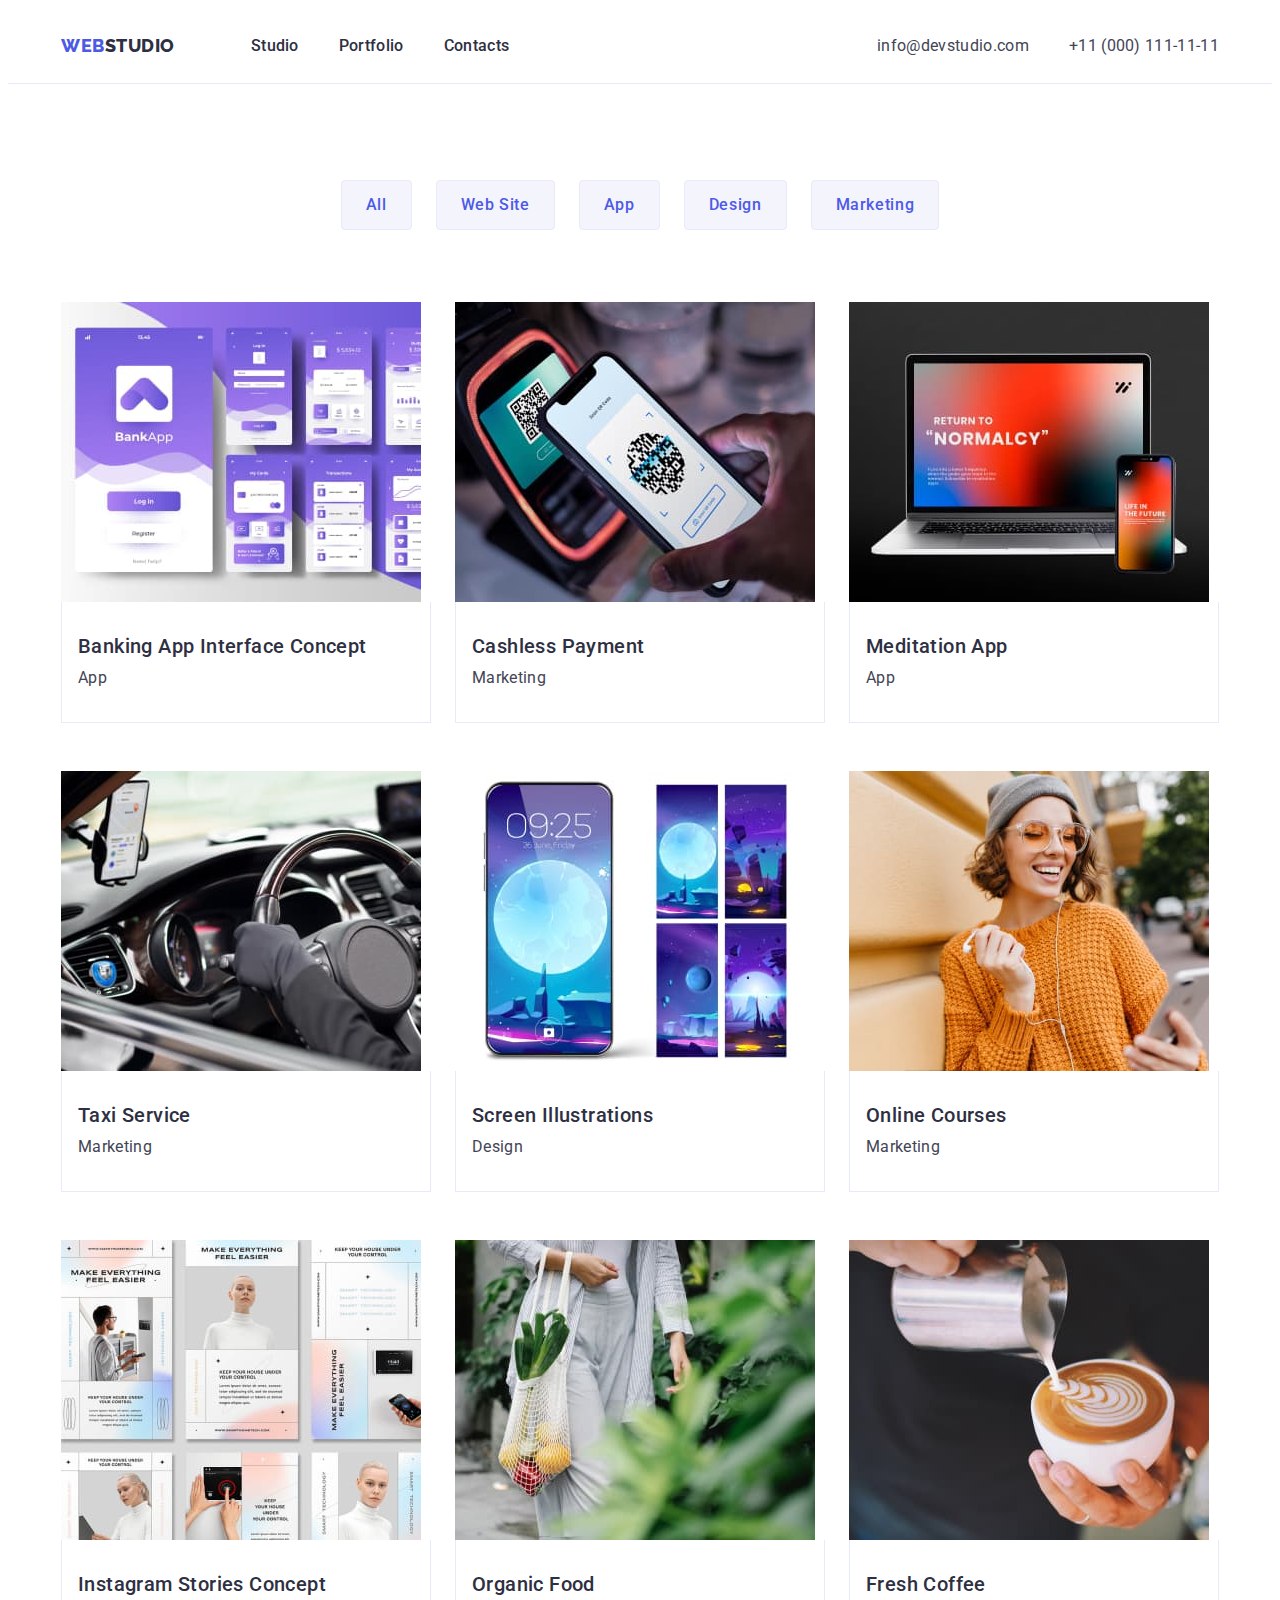
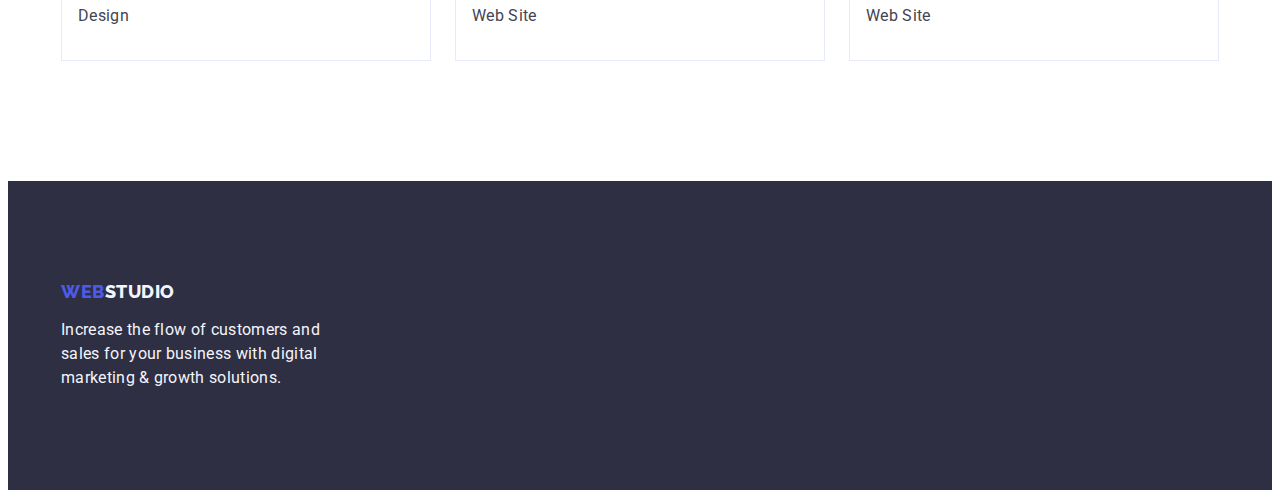
==== portfolio.html @ e4f81e7a "Initial commit" ====
<!DOCTYPE html>
<html lang="en">
  <head>
    <meta charset="UTF-8" />
    <meta http-equiv="X-UA-Compatible" content="IE=edge" />
    <meta name="viewport" content="width=device-width, initial-scale=1.0" />
    <title>Document</title>
    <link rel="preconnect" href="https://fonts.googleapis.com" />
    <link rel="preconnect" href="https://fonts.gstatic.com" crossorigin />
    <link
      href="https://fonts.googleapis.com/css2?family=Raleway:wght@800&family=Roboto:wght@400;500;700;900&display=swap"
      rel="stylesheet"
    />
    <link
      rel="stylesheet"
      href="https://cdnjs.cloudflare.com/ajax/libs/modern-normalize/1.1.0/modern-normalize.min.css"
      integrity="sha512-wpPYUAdjBVSE4KJnH1VR1HeZfpl1ub8YT/NKx4PuQ5NmX2tKuGu6U/JRp5y+Y8XG2tV+wKQpNHVUX03MfMFn9Q=="
      crossorigin="anonymous"
      referrerpolicy="no-referrer"
    />
    <link href="./css/styles.css" rel="stylesheet" />
  </head>
  <body>
    <header class="header">
      <div class="container">
        <section class="header-section">
          <nav class="header-navigation">
            <a class="main-logo link" href="./index.html"
              >Web<span class="logo-span">Studio</span>
            </a>
            <ul class="header-list list">
              <li class="header-item">
                <a class="header-link link" href="./index.html"> Studio </a>
              </li>
              <li class="header-item">
                <a class="header-link link" href="./portfolio.html">
                  Portfolio
                </a>
              </li>
              <li class="header-item">
                <a class="header-link link" href=""> Contacts </a>
              </li>
            </ul>
          </nav>
          <address class="header-contact">
            <ul class="adress-list list">
              <li class="adress-item">
                <a class="item-contact link" href="mailto:info@devstudio.com">
                  info@devstudio.com
                </a>
              </li>
              <li class="adress-item">
                <a class="item-contact link" href="tel:+110001111111">
                  +11 (000) 111-11-11
                </a>
              </li>
            </ul>
          </address>
        </section>
      </div>
    </header>
    <main>
      <!--Filter-->
      <section class="filter">
        <div class="container">
          <h1 class="project-title">Our projects</h1>
          <ul class="filter-list list">
            <li class="filter-item">
              <button class="filter-btn" type="button">All</button>
            </li>
            <li class="filter-item">
              <button class="filter-btn" type="button">Web Site</button>
            </li>
            <li class="filter-item">
              <button class="filter-btn" type="button">App</button>
            </li>
            <li class="filter-item">
              <button class="filter-btn" type="button">Design</button>
            </li>
            <li class="filter-item">
              <button class="filter-btn" type="button">Marketing</button>
            </li>
          </ul>
          <!--Projects-list-->
          <ul class="project-list list">
            <li class="project-item">
              <a class="project-link link">
                <img
                  class="project-picture"
                  src="./images/Portfolio/app_concept.jpg"
                  alt="employee photo"
                  width="360"
                  height="300"
                />
                <div class="project-box">
                  <h2 class="project-name">Banking App Interface Concept</h2>
                  <p class="project-description">App</p>
                </div>
              </a>
            </li>
            <li class="project-item">
              <a class="project-link link"
                ><img
                  class="project-picture"
                  src="./images/Portfolio/payment.jpg"
                  alt="employee photo"
                />
                <div class="project-box">
                  <h2 class="project-name">Cashless Payment</h2>
                  <p class="project-description">Marketing</p>
                </div>
              </a>
            </li>
            <li class="project-item">
              <a class="project-link link"
                ><img
                  class="project-picture"
                  src="./images/Portfolio/meditation_app.jpg"
                  alt="employee photo"
                  width="360"
                  height="300"
                />
                <div class="project-box">
                  <h2 class="project-name">Meditation App</h2>
                  <p class="project-description">App</p>
                </div>
              </a>
            </li>
            <li class="project-item">
              <a class="project-link link"
                ><img
                  class="project-picture"
                  src="./images/Portfolio/taxi_service.jpg"
                  alt="employee photo"
                  width="360"
                  height="300"
                />
                <div class="project-box">
                  <h2 class="project-name">Taxi Service</h2>
                  <p class="project-description">Marketing</p>
                </div>
              </a>
            </li>
            <li class="project-item">
              <a class="project-link link"
                ><img
                  class="project-picture"
                  src="./images/Portfolio/screen_img.jpg"
                  alt="employee photo"
                  width="360"
                  height="300"
                />
                <div class="project-box">
                  <h2 class="project-name">Screen Illustrations</h2>
                  <p class="project-description">Design</p>
                </div>
              </a>
            </li>
            <li class="project-item">
              <a class="project-link link"
                ><img
                  class="project-picture"
                  src="./images/Portfolio/courses.jpg"
                  alt="employee photo"
                  width="360"
                  height="300"
                />
                <div class="project-box">
                  <h2 class="project-name">Online Courses</h2>
                  <p class="project-description">Marketing</p>
                </div>
              </a>
            </li>
            <li class="project-item">
              <a class="project-link link"
                ><img
                  class="project-picture"
                  src="./images/Portfolio/inst_stories_concept.jpg"
                  alt="employee photo"
                  width="360"
                  height="300"
                />
                <div class="project-box">
                  <h2 class="project-name">Instagram Stories Concept</h2>
                  <p class="project-description">Design</p>
                </div>
              </a>
            </li>
            <li class="project-item">
              <a class="project-link link"
                ><img
                  class="project-picture"
                  src="./images/Portfolio/organic_food.jpg"
                  alt="employee photo"
                  width="360"
                  height="300"
                />
                <div class="project-box">
                  <h2 class="project-name">Organic Food</h2>
                  <p class="project-description">Web Site</p>
                </div>
              </a>
            </li>
            <li class="project-item">
              <a class="project-link link"
                ><img
                  class="project-picture"
                  src="./images/Portfolio/fresh_coffee.jpg"
                  alt="employee photo"
                  width="360"
                  height="300"
                />
                <div class="project-box">
                  <h2 class="project-name">Fresh Coffee</h2>
                  <p class="project-description">Web Site</p>
                </div>
              </a>
            </li>
          </ul>
        </div>
      </section>
    </main>
    <footer class="footer">
      <div class="container">
        <a class="footer-logo link" href="./index.html"
          >Web<span class="logo-span-foot">Studio</span></a
        >
        <p class="footer-text">
          Increase the flow of customers and sales for your business with
          digital marketing & growth solutions.
        </p>
      </div>
    </footer>
  </body>
</html>
---- css/styles.css ----
:root {
  --main-text-color: #434455;
  --main-title-color: #ffffff;
  --second-title-color: #2e2f42;
  --active-link-color: #404bbf;
  --logo-color-style: #4d5ae5;
  --logo-main-color: #2e2f42;
  --filter-btn-color: #4d5ae5;
}

p,
h1,
h2,
h3,
h4,
h5,
h6 {
  margin: 0;
}

ul {
  margin: 0;
  padding-left: 0;
}

img {
  display: block;
  max-width: 100%;
  height: auto;
}

button {
  cursor: pointer;
}

address {
  font-style: normal;
}

body {
  font-family: "Roboto", sans-serif;
  background-color: #ffffff;
  color: var(--main-text-color);
}

.link {
  text-decoration: none;
}

.list {
  list-style: none;
}

.container {
  width: 1158px;
  padding-left: 15px;
  padding-right: 15px;
  margin: 0 auto;
}

.btn-size {
  border: 0;
  padding: 16px 32px;
}

/*? --------HEADER-----------*/

.header {
  background: #fff;
  border-bottom: 1px solid #e7e9fc;
}

.header-section {
  padding-top: 25.5px;
  padding-bottom: 25.5px;
  display: flex;
}

.header-navigation {
  display: flex;
  margin-right: auto;
  align-items: center;
}

.main-logo {
  font-family: "Raleway", sans-serif;
  font-style: normal;
  font-weight: 800;
  font-size: 18px;
  line-height: 1.17;
  letter-spacing: 0.03em;
  text-transform: uppercase;
  color: var(--logo-color-style);
  text-decoration: none;
  margin-right: 76px;
}

.logo-span {
  color: var(--logo-main-color);
  text-decoration: none;
}

.header-list {
  display: flex;
  align-items: center;
  gap: 40px;
}

.header-item {
}

.header-link {
  font-weight: 500;
  font-size: 16px;
  line-height: 1.5;
  letter-spacing: 0.02em;
  color: var(--second-title-color);
}

.header-link:hover {
  color: var(--active-link-color);
}

.header-link:focus {
  color: var(--active-link-color);
}

.header-contact {
  font-style: normal;
  display: flex;
}

.adress-list {
  display: flex;
}

.adress-item:last-child {
  margin-left: 40px;
}

.contact-wrap {
  display: flex;
}

.adress-item {
}

.item-contact {
  font-weight: 400;
  font-size: 16px;
  line-height: 1.5;
  letter-spacing: 0.02em;
  color: var(--main-text-color);
}

.item-contact:hover {
  color: var(--active-link-color);
}

.item-contact:focus {
  color: var(--active-link-color);
}

/*? --------HERO-----------*/

.hero {
  background-color: var(--logo-main-color);
}

.hero-main {
  padding-top: 188px;
  padding-bottom: 188px;
}

.hero-title {
  font-style: normal;
  font-size: 56px;
  line-height: 1.07;
  text-align: center;
  letter-spacing: 0.02em;
  color: var(--main-title-color);
  max-width: 496px;
  margin-bottom: 48px;
  align-items: center;
  margin-left: auto;
  margin-right: auto;
}

.hero-btn {
  font-family: "Roboto", sans-serif;
  background-color: #4d5ae5;
  font-weight: 500;
  font-size: 16px;
  line-height: 1.5;
  letter-spacing: 0.04em;
  text-align: center;
  color: #ffffff;
  border-radius: 4px;
  box-shadow: 0px 4px 4px rgba(0, 0, 0, 0.15);
  display: block;
  margin: 0 auto;
}

.hero-btn:hover {
  background-color: var(--active-link-color);
}

.hero-btn:focus {
  background-color: var(--active-link-color);
}

/*? --------BENEFITS-----------*/

.benefits {
  background: #fff;
  padding-top: 120px;
  padding-bottom: 120px;
}

.benefits-main-title {
  position: absolute;
  width: 1px;
  height: 1px;
  margin: -1px;
  border: 0;
  padding: 0;
  white-space: nowrap;
  clip-path: inset(100%);
  clip: rect(0 0 0 0);
  overflow: hidden;
}

.benefits-list {
  display: flex;
}

.benefits-item:not(:last-child) {
  margin-right: 24px;
}

.benefits-title {
  font-style: normal;
  font-weight: 500;
  font-size: 20px;
  line-height: 1.2;
  letter-spacing: 0.02em;
  color: var(--second-title-color);
  margin-bottom: 8px;
}

.benefits-text {
  font-size: 16px;
  line-height: 1.5;
  letter-spacing: 0.02em;
  color: var(--main-text-color);
  max-width: 264px;
  height: auto;
}

/*?--------WHAT ARE WE DO IN------*/
.examples {
  padding-bottom: 120px;
}

.examples-title {
  font-style: normal;
  font-weight: 700;
  font-size: 36px;
  line-height: 1.11;
  letter-spacing: 0.02em;
  text-align: center;
  text-transform: capitalize;
  color: var(--second-title-color);
}

.examples-title {
  margin-bottom: 72px;
}

.examples-list {
}

.examples-list {
  display: flex;
  gap: 24px;
}

.examples-item {
  width: calc((100% - 48px) / 3);
}

/*? --------OUR TEAM-----------*/

.team {
  background: #f4f4fd;
  padding-top: 120px;
  padding-bottom: 120px;
}

.team-title {
  font-style: normal;
  font-weight: 700;
  font-size: 36px;
  line-height: 1.11;
  letter-spacing: 0.02em;
  text-align: center;
  text-transform: capitalize;
  color: var(--second-title-color);
  margin-bottom: 72px;
}

.team-list {
  display: flex;
  justify-content: center;
  gap: 24px;
}

.team-item {
  background: #ffffff;
  box-shadow: 0px 1px 6px rgba(46, 47, 66, 0.08),
    0px 1px 1px rgba(46, 47, 66, 0.16), 0px 2px 1px rgba(46, 47, 66, 0.08);
  border-radius: 0px 0px 4px 4px;
  min-width: 264px;
  width: calc((100% - 72px) / 4);
}

.team-photo {
}

.team-description {
  padding: 32px 16px;
}

.team-name {
  font-style: normal;
  font-weight: 500;
  font-size: 20px;
  line-height: 1.2;
  letter-spacing: 0.02em;
  color: var(--second-title-color);
  margin-bottom: 8px;
  text-align: center;
}

.team-post {
  font-size: 16px;
  line-height: 1.5;
  letter-spacing: 0.02em;
  color: var(--main-text-color);
  text-align: center;
}

/*! --------======PORTFOLIO========-----------*/

/*? --------FILTER-----------*/

.filter {
  background: #ffffff;
  padding-top: 96px;
  padding-bottom: 120px;
}

.project-title {
  position: absolute;
  width: 1px;
  height: 1px;
  margin: -1px;
  border: 0;
  padding: 0;
  white-space: nowrap;
  clip-path: inset(100%);
  clip: rect(0 0 0 0);
  overflow: hidden;
}

.filter-list:focus {
  color: var(--active-link-color);
}

.filter-list {
  display: flex;
  justify-content: center;
  gap: 24px;
  margin-bottom: 72px;
}

.filter-btn {
  font-family: "Roboto", sans-serif;
  font-style: normal;
  font-weight: 500;
  font-size: 16px;
  line-height: 1.5;
  letter-spacing: 0.04em;
  padding: 12px 24px;
  color: var(--filter-btn-color);
  background-color: #f4f4fd;
  border: 1px solid #e7e9fc;
  border-radius: 4px;
  cursor: pointer;
}

.filter-btn:hover {
  background: var(--active-link-color);
  color: #ffffff;
}

.filter-btn:focus {
  background: var(--active-link-color);
  color: #ffffff;
}

.filter-btn-text {
  color: #4d5ae5;
}
.filter-btn-text:hover {
  color: #ffffff;
}

.filter-btn-text:focus {
  color: #fff;
}

/*? --------PROJECTS-----------*/

.project-list {
  display: flex;
  flex-wrap: wrap;
  gap: 48px 24px;
}

.project-box {
  border: 1px solid #e7e9fc;
  border-top: none;
  padding: 32px 16px;
}

.project-item {
  background-color: #ffffff;
  width: calc((100% - 48px) / 3);
}

.project-link {
}

.project-picture {
  cursor: pointer;
  max-width: 360px;
}
.project-name {
  font-style: normal;
  font-weight: 500;
  font-size: 20px;
  line-height: 1.2;
  letter-spacing: 0.02em;
  cursor: pointer;
  color: var(--second-title-color);
  margin-bottom: 8px;
}

.project-description {
  font-size: 16px;
  line-height: 1.5;
  letter-spacing: 0.02em;
  cursor: pointer;
  color: var(--main-text-color);
}

/*? --------FOOTER-----------*/

.footer {
  background-color: var(--second-title-color);
  padding-top: 100px;
  padding-bottom: 100px;
}

.footer-logo {
  font-family: "Raleway", sans-serif;
  font-style: normal;
  font-weight: 800;
  font-size: 18px;
  line-height: 1.17;
  letter-spacing: 0.03em;
  text-transform: uppercase;
  color: var(--logo-color-style);
  display: block;
  margin-bottom: 16px;
}

.logo-span-foot {
  color: #f4f4fd;
}

.footer-text {
  font-size: 16px;
  line-height: 1.5;
  letter-spacing: 0.02em;
  color: #f4f4fd;
  max-width: 264px;
}
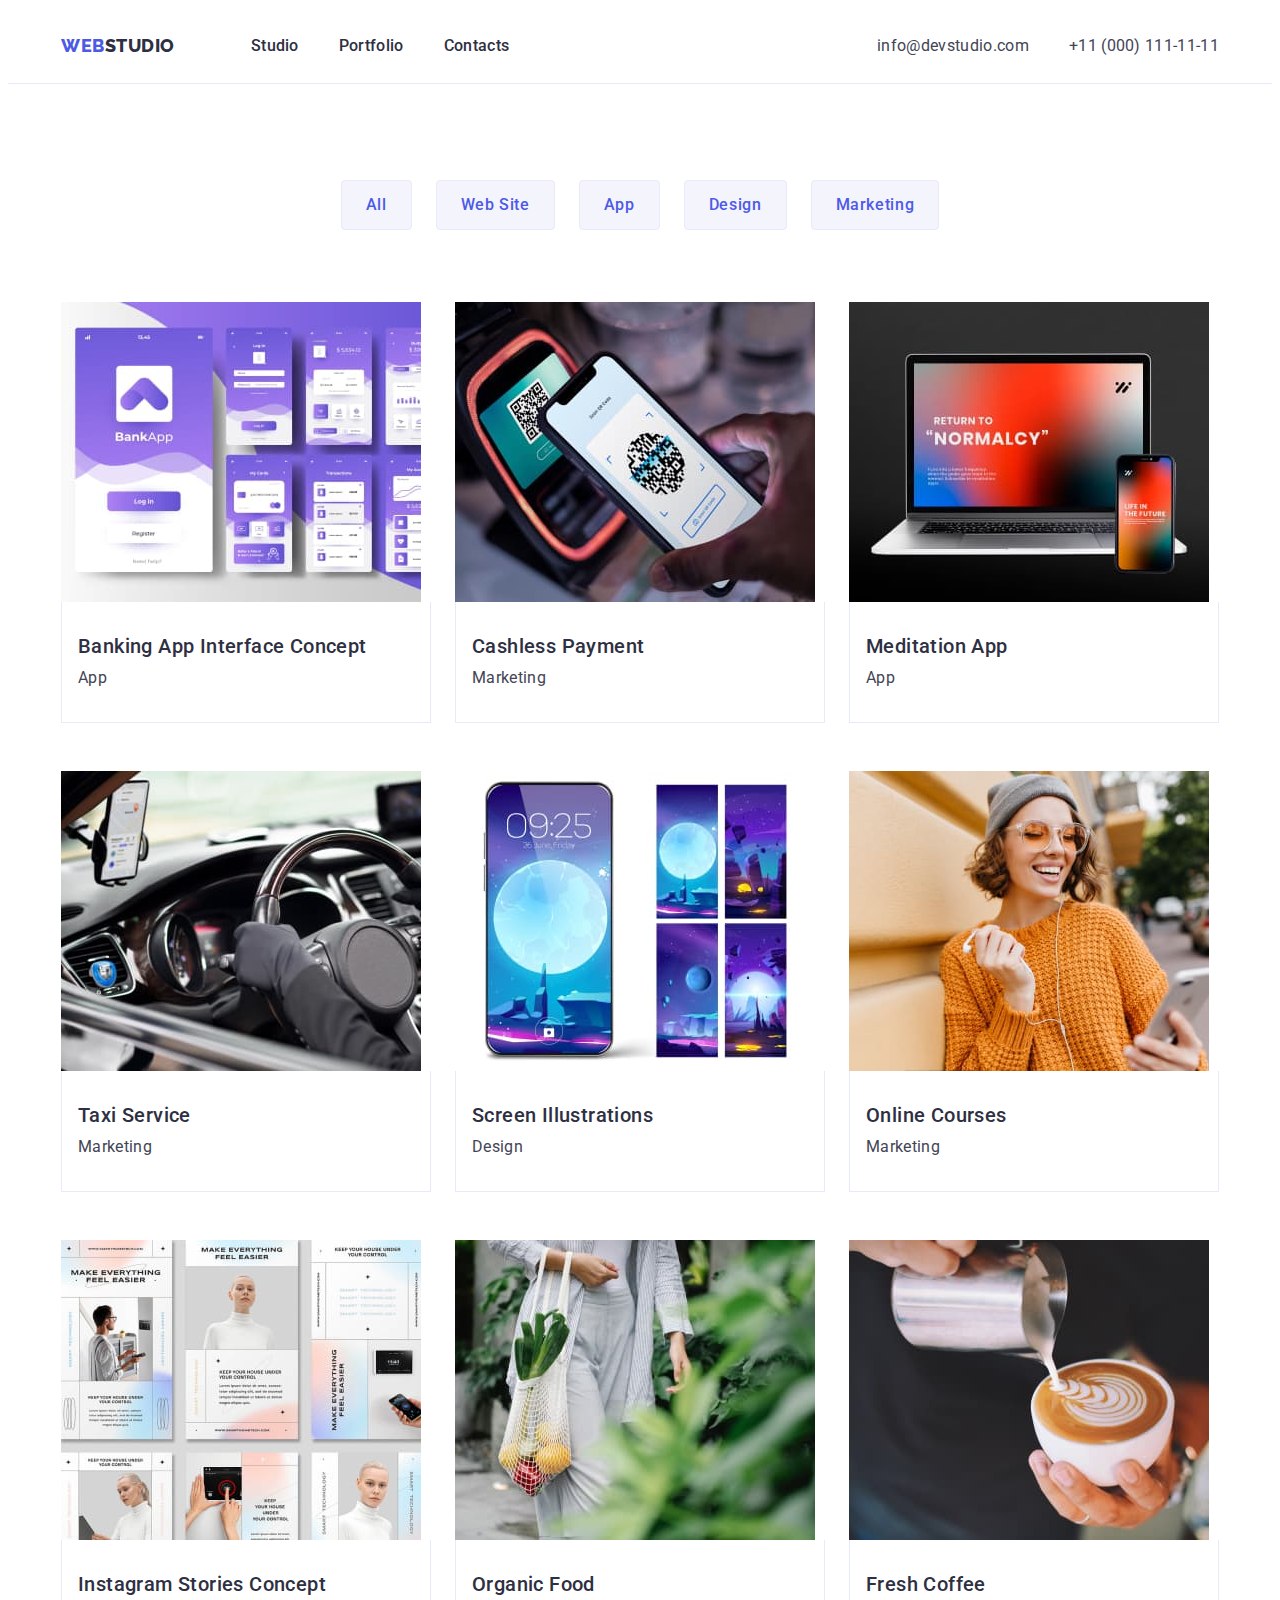
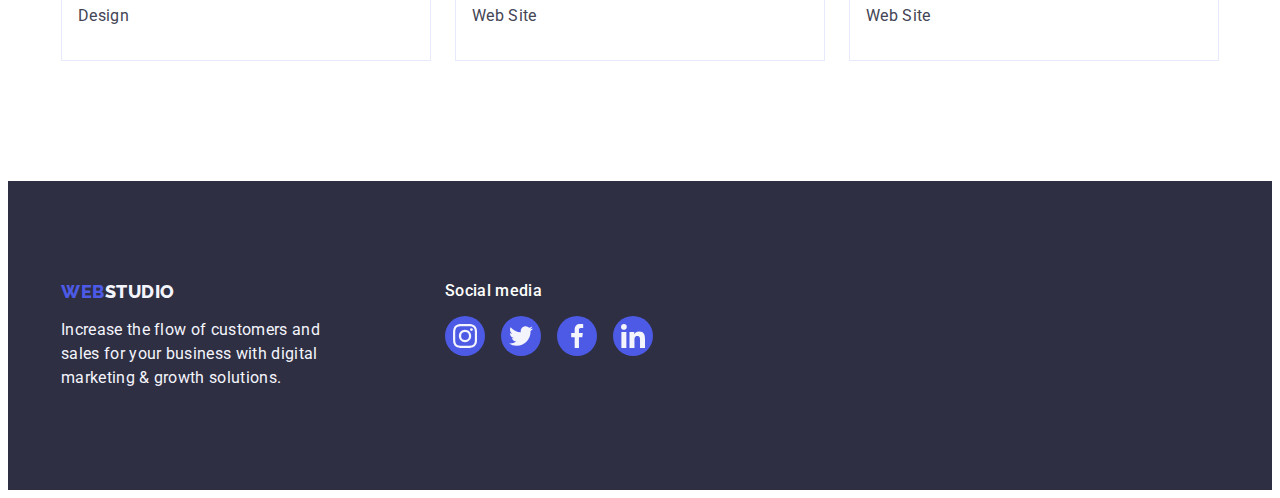
==== commit 89ac9a90: "added icons and shadow for two pages" ====
--- a/portfolio.html
+++ b/portfolio.html
@@ -221,14 +221,49 @@
       </section>
     </main>
     <footer class="footer">
-      <div class="container">
-        <a class="footer-logo link" href="./index.html"
-          >Web<span class="logo-span-foot">Studio</span></a
-        >
-        <p class="footer-text">
-          Increase the flow of customers and sales for your business with
-          digital marketing & growth solutions.
-        </p>
+      <div class="container footer-wrap">
+        <div>
+          <a class="footer-logo link" href="./index.html"
+            >Web<span class="logo-span-foot">Studio</span></a
+          >
+          <p class="footer-text">
+            Increase the flow of customers and sales for your business with
+            digital marketing & growth solutions.
+          </p>
+        </div>
+        <div class="footer-soc">
+          <p class="soc-foot-description">Social media</p>
+          <ul class="list-footer-soc list">
+            <li class="item-footer-soc">
+              <a href="" class="link-footer-soc" >
+                <svg class="icon-footer-soc" width="24" height="24">
+                  <use href="./images/icons.svg#icon-instagram"></use>
+                </svg>
+              </a>
+            </li>
+            <li class="item-footer-soc">
+              <a href="" class="link-footer-soc">
+                <svg class="icon-footer-soc" width="24" height="24">
+                  <use href="./images/icons.svg#icon-twitter"></use>
+                </svg>
+              </a>
+            </li>
+            <li class="item-footer-soc">
+              <a href="" class="link-footer-soc">
+                <svg class="icon-footer-soc" width="24" height="24">
+                  <use href="./images/icons.svg#icon-facebook"></use>
+                </svg>
+              </a>
+            </li>
+            <li class="item-footer-soc">
+              <a href="" class="link-footer-soc">
+                <svg class="icon-footer-soc" width="24" height="24">
+                  <use href="./images/icons.svg#icon-linkedin"></use>
+                </svg>
+              </a>
+            </li>
+          </ul>
+        </div>
       </div>
     </footer>
   </body>
--- a/css/styles.css
+++ b/css/styles.css
@@ -6,6 +6,7 @@
   --logo-color-style: #4d5ae5;
   --logo-main-color: #2e2f42;
   --filter-btn-color: #4d5ae5;
+  --bg-gradient: linear-gradient(rgba(46, 47, 66, 0.7), rgba(46, 47, 66, 0.7));
 }
 
 p,
@@ -117,6 +118,15 @@
   color: var(--second-title-color);
 }
 
+/* .header-item::after {
+  content: "";
+  position: absolute;
+  width: 100px;
+  height: 1.5px;
+  background-color: red;
+  flex-grow: 1;
+} */
+
 .header-link:hover {
   color: var(--active-link-color);
 }
@@ -164,7 +174,14 @@
 /*? --------HERO-----------*/
 
 .hero {
+  height: 600px;
+  width: 1400px;
+  margin: 0 auto;
   background-color: var(--logo-main-color);
+  background-image: var(--bg-gradient), url(../images/hero_bg.jpg);
+  background-repeat: no-repeat;
+  background-position: center;
+  background-size: cover;
 }
 
 .hero-main {
@@ -215,6 +232,25 @@
   background: #fff;
   padding-top: 120px;
   padding-bottom: 120px;
+}
+
+.benefits-icon-list {
+  display: flex;
+  gap: 24px;
+  margin-bottom: 8px;
+}
+
+.bnf-icon-item {
+  width: 264px;
+  height: 112px;
+  background-color: #f4f4fd;
+  border-radius: 4px;
+  display: flex;
+  align-items: center;
+  justify-content: center;
+}
+
+.bnf-icon-pic {
 }
 
 .benefits-main-title {
@@ -348,6 +384,86 @@
   letter-spacing: 0.02em;
   color: var(--main-text-color);
   text-align: center;
+  margin-bottom: 8px;
+}
+
+.list-team-soc {
+  display: flex;
+  justify-content: center;
+  gap: 24px;
+}
+
+.item-team-soc {
+  width: 40px;
+  height: 40px;
+}
+.link-team-soc {
+  width: 100%;
+  height: 100%;
+  border-radius: 50%;
+  background-color: #4d5ae5;
+  display: flex;
+  align-items: center;
+  justify-content: center;
+  fill: #f4f4fd;
+}
+
+.link-team-soc:hover {
+  background-color: #404bbf;
+}
+
+.link-team-soc:focus {
+  background-color: #404bbf;
+}
+
+.employee-soc-icons {
+}
+
+/*? --------CUSTOMERS-----------*/
+
+.customers {
+  padding-top: 120px;
+  padding-bottom: 120px;
+}
+.customers-title {
+  font-style: normal;
+  font-weight: 700;
+  font-size: 36px;
+  line-height: 1.11;
+  letter-spacing: 0.02em;
+  text-align: center;
+  text-transform: capitalize;
+  color: var(--second-title-color);
+  margin-bottom: 72px;
+}
+
+.customers-list {
+  display: flex;
+  gap: 24px;
+}
+.customers-item {
+  width: 168px;
+  height: 88px;
+}
+.customers-link {
+  width: 100%;
+  height: 100%;
+  border: 1px solid #8e8f99;
+  border-radius: 4px;
+  display: flex;
+  align-items: center;
+  justify-content: center;
+  fill: #afb1b8;
+}
+
+.customers-link:hover {
+  fill: #404bbf;
+  border-color: #404bbf;
+}
+
+.customers-link:focus {
+  fill: #404bbf;
+  border-color: #404bbf;
 }
 
 /*! --------======PORTFOLIO========-----------*/
@@ -394,30 +510,25 @@
   padding: 12px 24px;
   color: var(--filter-btn-color);
   background-color: #f4f4fd;
+  cursor: pointer;
   border: 1px solid #e7e9fc;
   border-radius: 4px;
-  cursor: pointer;
 }
 
 .filter-btn:hover {
-  background: var(--active-link-color);
+  background-color: var(--active-link-color);
   color: #ffffff;
+  box-shadow: 0px 3px 1px rgba(0, 0, 0, 0.1), 0px 2px 1px rgba(0, 0, 0, 0.08),
+    0px 2px 2px rgba(0, 0, 0, 0.12);
+  border: none;
 }
 
 .filter-btn:focus {
   background: var(--active-link-color);
   color: #ffffff;
-}
-
-.filter-btn-text {
-  color: #4d5ae5;
-}
-.filter-btn-text:hover {
-  color: #ffffff;
-}
-
-.filter-btn-text:focus {
-  color: #fff;
+  box-shadow: 0px 3px 1px rgba(0, 0, 0, 0.1), 0px 2px 1px rgba(0, 0, 0, 0.08),
+    0px 2px 2px rgba(0, 0, 0, 0.12);
+  border: none;
 }
 
 /*? --------PROJECTS-----------*/
@@ -437,6 +548,11 @@
 .project-item {
   background-color: #ffffff;
   width: calc((100% - 48px) / 3);
+}
+
+.project-item:hover {
+  box-shadow: 0px 1px 6px rgba(46, 47, 66, 0.08),
+    0px 1px 1px rgba(46, 47, 66, 0.16), 0px 2px 1px rgba(46, 47, 66, 0.08);
 }
 
 .project-link {
@@ -497,3 +613,52 @@
   color: #f4f4fd;
   max-width: 264px;
 }
+
+.footer-wrap {
+  display: flex;
+  gap: 120px;
+}
+.footer-soc {
+}
+.soc-foot-description {
+  font-family: "Roboto";
+  font-style: normal;
+  font-weight: 500;
+  font-size: 16px;
+  line-height: inherit;
+  letter-spacing: 0.02em;
+  color: #ffffff;
+  margin-bottom: 16px;
+}
+
+.list-footer-soc {
+  display: flex;
+  justify-content: center;
+  gap: 16px;
+}
+
+.item-footer-soc {
+  width: 40px;
+  height: 40px;
+}
+.link-footer-soc {
+  width: 100%;
+  height: 100%;
+  border-radius: 50%;
+  background-color: #4d5ae5;
+  display: flex;
+  align-items: center;
+  justify-content: center;
+}
+
+.link-footer-soc:hover {
+  background-color: #31d0aa;
+}
+
+.link-footer-soc:focus {
+  background-color: #31d0aa;
+}
+
+.icon-footer-soc {
+  fill: #f4f4fd;
+}
